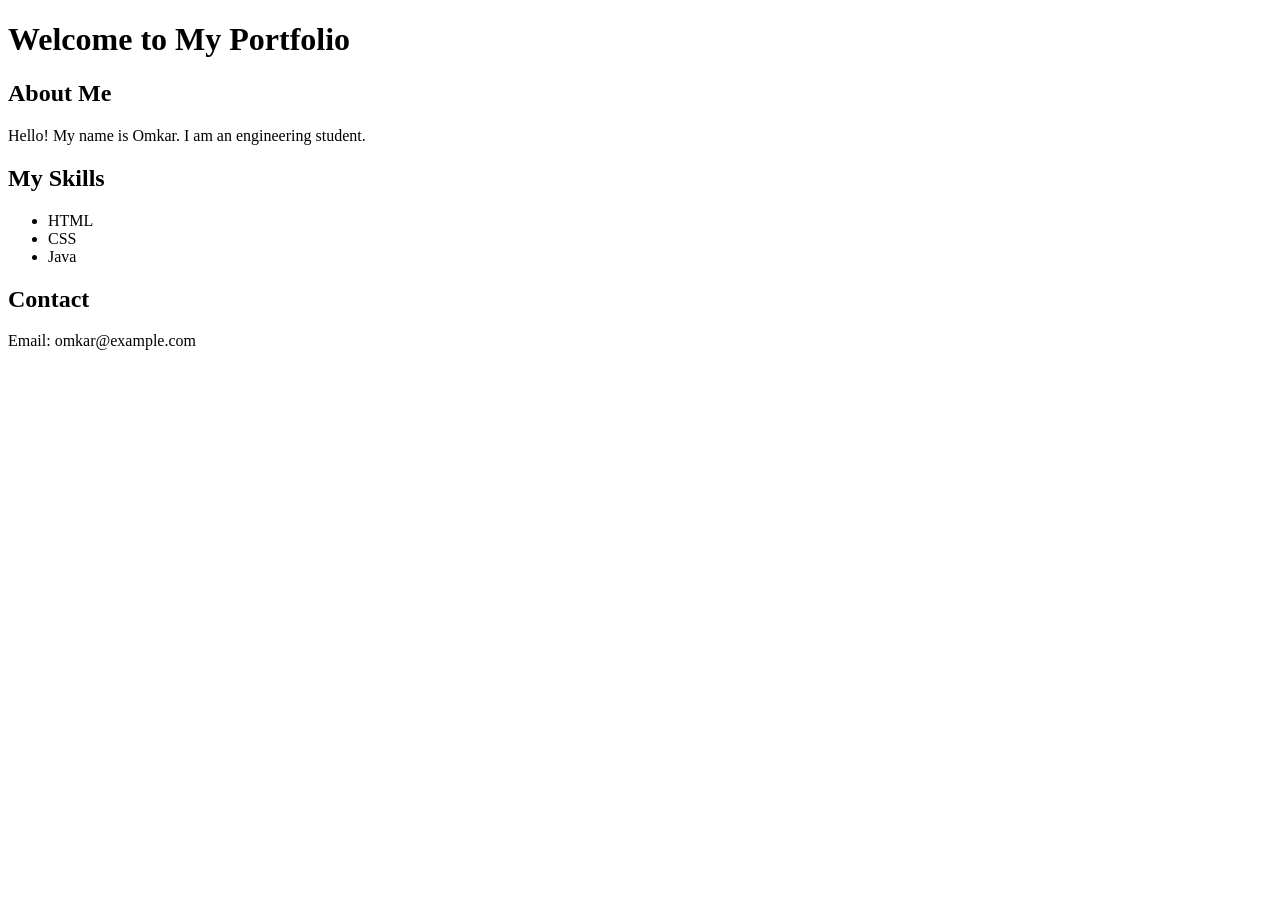
==== index.html @ b8f39579 "Initial commit - Portfolio project" ====
<!DOCTYPE html>
<html lang="en">
<head>
    <meta charset="UTF-8">
    <meta name="viewport" content="width=device-width, initial-scale=1.0">
    <title>Omkar's Portfolio</title>
</head>
<body>

    <h1>Welcome to My Portfolio</h1>

    <h2>About Me</h2>
    <p>Hello! My name is Omkar. I am an engineering student.</p>

    <h2>My Skills</h2>
    <ul>
        <li>HTML</li>
        <li>CSS</li>
        <li>Java</li>
    </ul>

    <h2>Contact</h2>
    <p>Email: omkar@example.com</p>

</body>
</html>
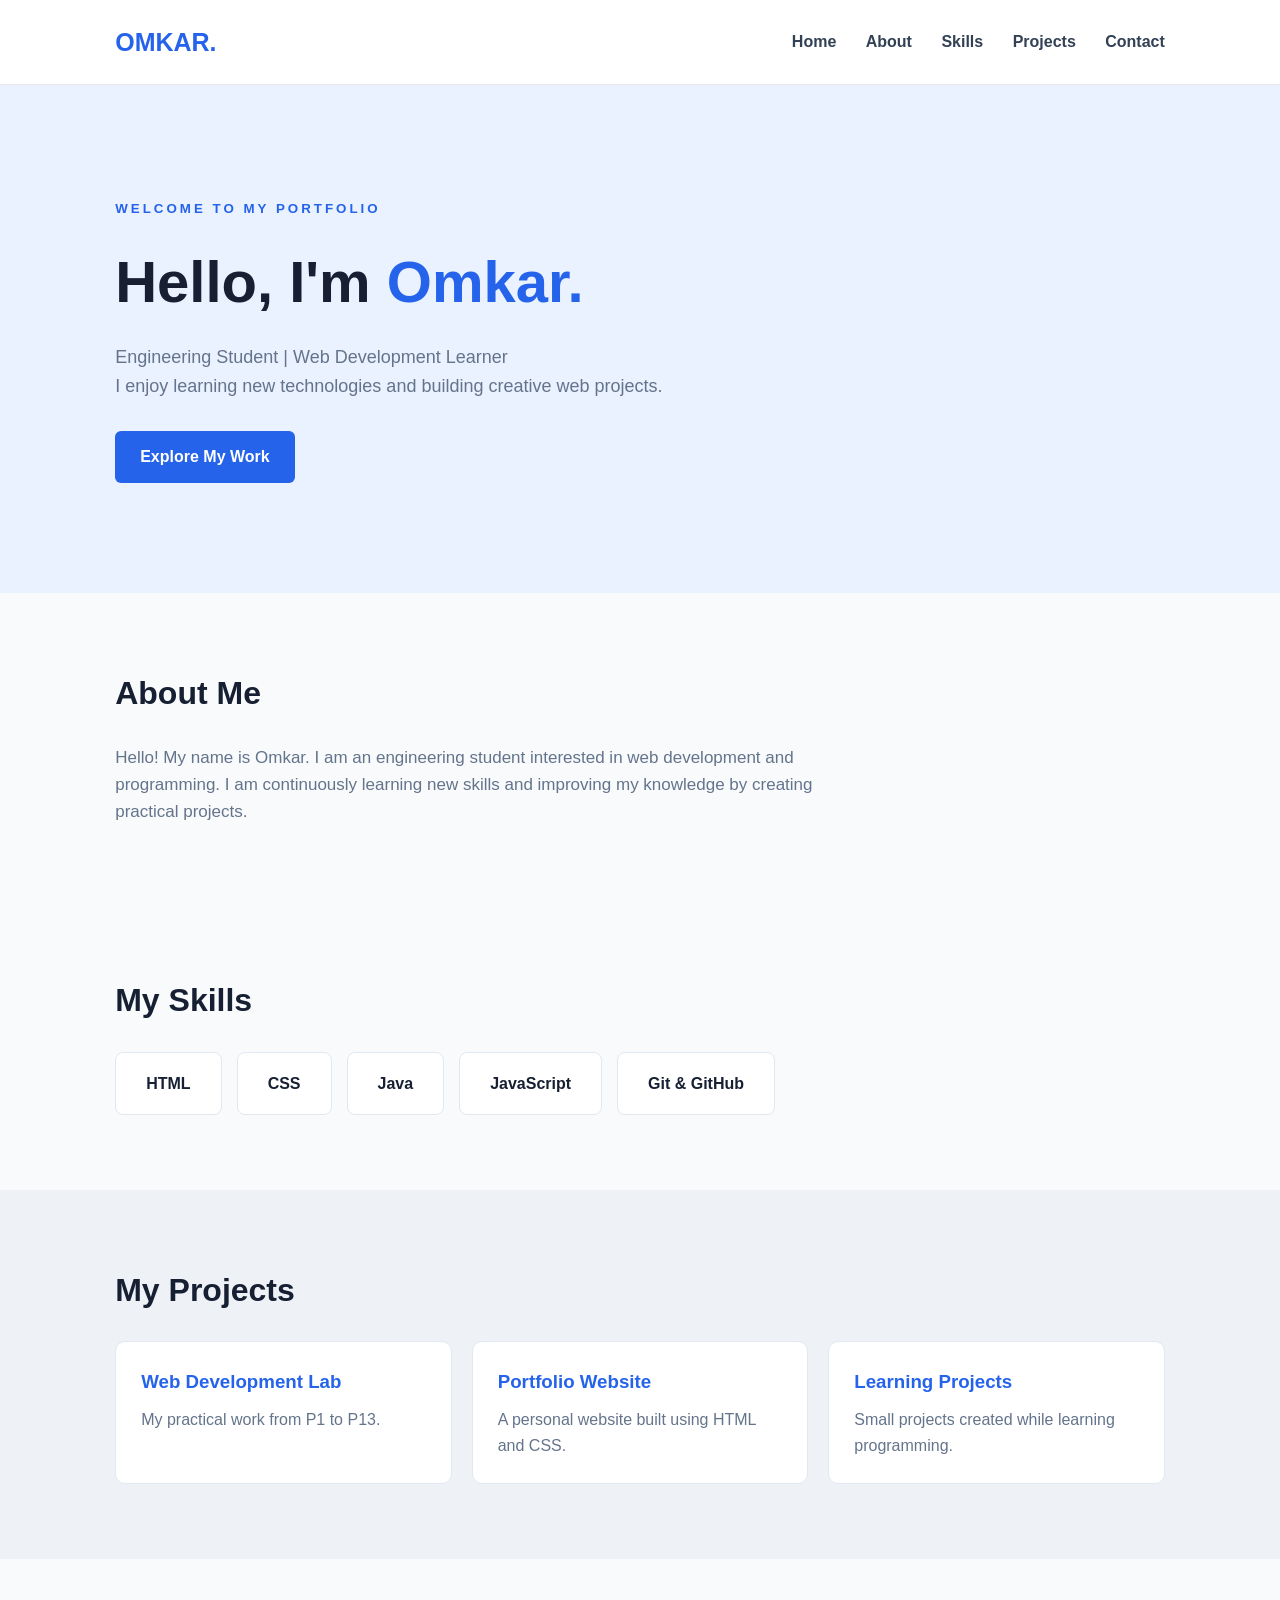
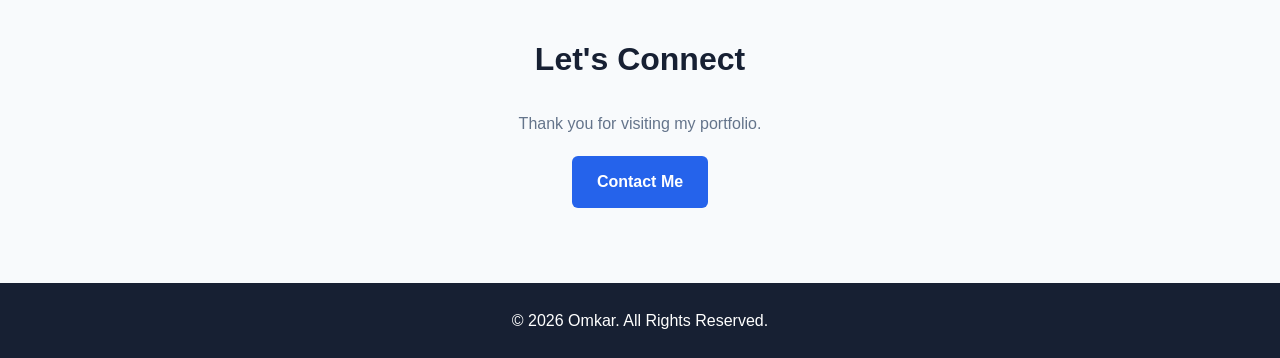
==== commit 66ddff72: "Update final portfolio design" ====
--- a/index.html
+++ b/index.html
@@ -4,24 +4,253 @@
 <head>
     <meta charset="UTF-8">
     <meta name="viewport" content="width=device-width, initial-scale=1.0">
-    <title>Omkar's Portfolio</title>
+    <title>Omkar | Portfolio</title>
+
+    <style>
+        * {
+            margin: 0;
+            padding: 0;
+            box-sizing: border-box;
+            scroll-behavior: smooth;
+        }
+
+        body {
+            font-family: Arial, sans-serif;
+            background: #f8fafc;
+            color: #172033;
+            line-height: 1.6;
+        }
+
+        header {
+            display: flex;
+            justify-content: space-between;
+            align-items: center;
+            padding: 22px 9%;
+            background: white;
+            border-bottom: 1px solid #e5e7eb;
+        }
+
+        .logo {
+            font-size: 25px;
+            font-weight: bold;
+            color: #2563eb;
+        }
+
+        nav a {
+            text-decoration: none;
+            color: #334155;
+            margin-left: 25px;
+            font-weight: 600;
+        }
+
+        nav a:hover {
+            color: #2563eb;
+        }
+
+        .hero {
+            padding: 110px 9%;
+            background: #eaf1ff;
+        }
+
+        .hero small {
+            color: #2563eb;
+            font-weight: bold;
+            letter-spacing: 3px;
+        }
+
+        .hero h1 {
+            font-size: 58px;
+            margin: 15px 0;
+        }
+
+        .hero h1 span {
+            color: #2563eb;
+        }
+
+        .hero p {
+            max-width: 550px;
+            color: #64748b;
+            font-size: 18px;
+            margin-bottom: 30px;
+        }
+
+        .btn {
+            display: inline-block;
+            background: #2563eb;
+            color: white;
+            padding: 13px 25px;
+            text-decoration: none;
+            border-radius: 6px;
+            font-weight: bold;
+        }
+
+        section {
+            padding: 75px 9%;
+        }
+
+        .section-title {
+            font-size: 32px;
+            margin-bottom: 25px;
+        }
+
+        .about p {
+            max-width: 750px;
+            color: #64748b;
+            font-size: 17px;
+        }
+
+        .skills {
+            display: flex;
+            flex-wrap: wrap;
+            gap: 15px;
+        }
+
+        .skill {
+            background: white;
+            padding: 18px 30px;
+            border: 1px solid #e2e8f0;
+            border-radius: 8px;
+            font-weight: bold;
+        }
+
+        .projects {
+            background: #eef2f7;
+        }
+
+        .project-grid {
+            display: grid;
+            grid-template-columns: repeat(auto-fit, minmax(220px, 1fr));
+            gap: 20px;
+        }
+
+        .project {
+            background: white;
+            padding: 25px;
+            border-radius: 10px;
+            border: 1px solid #e2e8f0;
+            transition: 0.3s;
+        }
+
+        .project:hover {
+            transform: translateY(-5px);
+            box-shadow: 0 10px 25px #00000012;
+        }
+
+        .project h3 {
+            margin-bottom: 10px;
+            color: #2563eb;
+        }
+
+        .project p {
+            color: #64748b;
+        }
+
+        .contact {
+            text-align: center;
+        }
+
+        .contact p {
+            color: #64748b;
+            margin-bottom: 20px;
+        }
+
+        footer {
+            text-align: center;
+            padding: 25px;
+            background: #172033;
+            color: white;
+        }
+
+        @media (max-width: 600px) {
+            header {
+                flex-direction: column;
+                gap: 15px;
+            }
+
+            nav a {
+                margin: 0 7px;
+                font-size: 14px;
+            }
+
+            .hero h1 {
+                font-size: 40px;
+            }
+        }
+    </style>
 </head>
+
 <body>
 
-    <h1>Welcome to My Portfolio</h1>
-
-    <h2>About Me</h2>
-    <p>Hello! My name is Omkar. I am an engineering student.</p>
-
-    <h2>My Skills</h2>
-    <ul>
-        <li>HTML</li>
-        <li>CSS</li>
-        <li>Java</li>
-    </ul>
-
-    <h2>Contact</h2>
-    <p>Email: omkar@example.com</p>
+    <header>
+        <div class="logo">OMKAR.</div>
+        <nav>
+            <a href="#home">Home</a>
+            <a href="#about">About</a>
+            <a href="#skills">Skills</a>
+            <a href="#projects">Projects</a>
+            <a href="#contact">Contact</a>
+        </nav>
+    </header>
+
+    <div class="hero" id="home">
+        <small>WELCOME TO MY PORTFOLIO</small>
+        <h1>Hello, I'm <span>Omkar.</span></h1>
+        <p>
+            Engineering Student | Web Development Learner
+            <br>
+            I enjoy learning new technologies and building creative web projects.
+        </p>
+        <a href="#projects" class="btn">Explore My Work</a>
+    </div>
+
+    <section class="about" id="about">
+        <h2 class="section-title">About Me</h2>
+        <p>
+            Hello! My name is Omkar. I am an engineering student
+            interested in web development and programming.
+            I am continuously learning new skills and improving
+            my knowledge by creating practical projects.
+        </p>
+    </section>
+
+    <section id="skills">
+        <h2 class="section-title">My Skills</h2>
+        <div class="skills">
+            <div class="skill">HTML</div>
+            <div class="skill">CSS</div>
+            <div class="skill">Java</div>
+            <div class="skill">JavaScript</div>
+            <div class="skill">Git & GitHub</div>
+        </div>
+    </section>
+
+    <section class="projects" id="projects">
+        <h2 class="section-title">My Projects</h2>
+        <div class="project-grid">
+            <div class="project">
+                <h3>Web Development Lab</h3>
+                <p>My practical work from P1 to P13.</p>
+            </div>
+            <div class="project">
+                <h3>Portfolio Website</h3>
+                <p>A personal website built using HTML and CSS.</p>
+            </div>
+            <div class="project">
+                <h3>Learning Projects</h3>
+                <p>Small projects created while learning programming.</p>
+            </div>
+        </div>
+    </section>
+
+    <section class="contact" id="contact">
+        <h2 class="section-title">Let's Connect</h2>
+        <p>Thank you for visiting my portfolio.</p>
+        <a href="mailto:omkar@example.com" class="btn">Contact Me</a>
+    </section>
+
+    <footer>
+        © 2026 Omkar. All Rights Reserved.
+    </footer>
 
 </body>
 </html>
